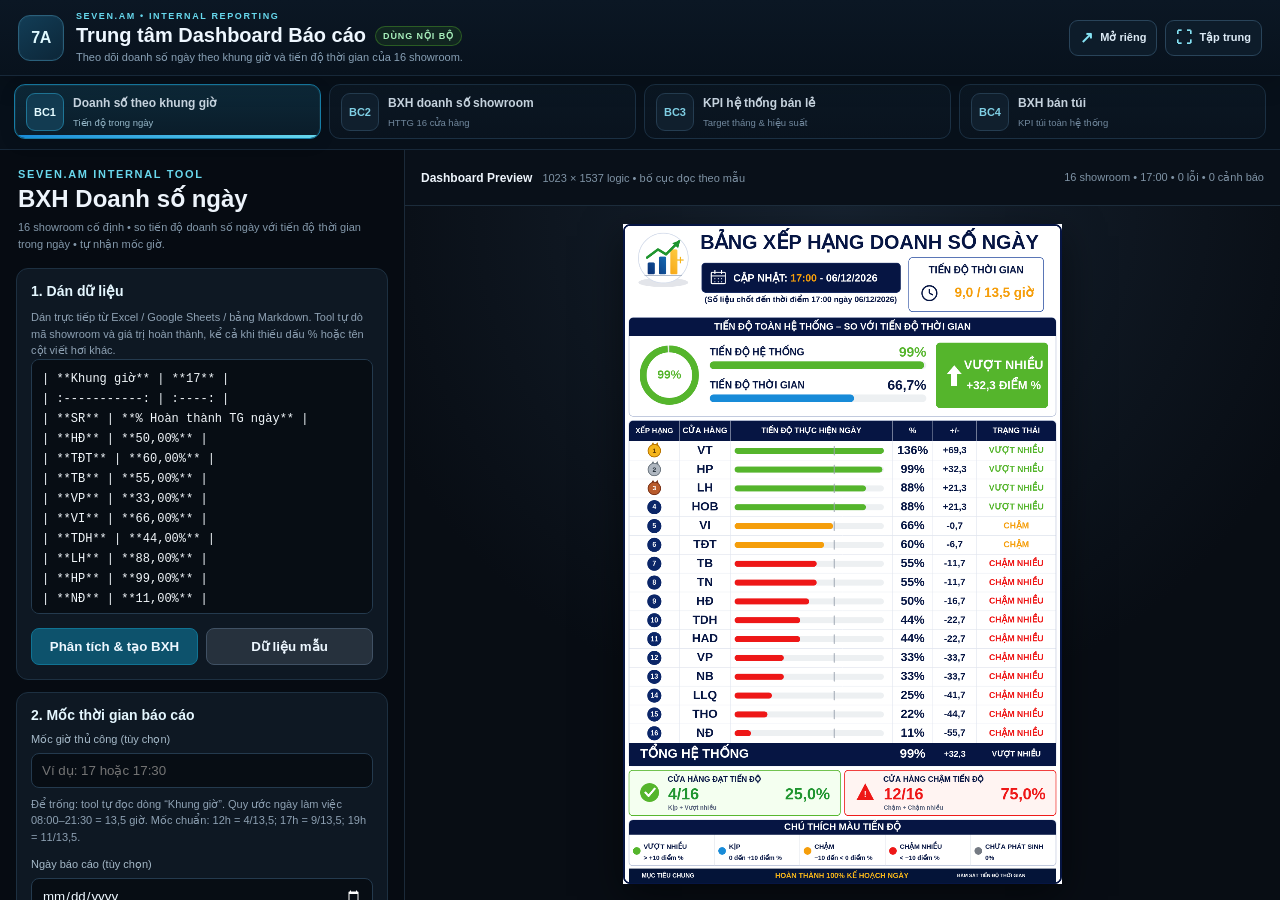
==== index.html @ c642a341 "Add files via upload" ====
<!doctype html>
<html lang="vi">
<head>
  <meta charset="utf-8">
  <meta name="viewport" content="width=device-width, initial-scale=1, viewport-fit=cover">
  <meta name="theme-color" content="#07111d">
  <meta name="robots" content="noindex,nofollow,noarchive">
  <meta name="description" content="Seven.AM Internal Reporting Hub – công cụ nội bộ tổng hợp 4 dashboard báo cáo bán lẻ và showroom.">
  <title>Seven.AM – Internal Reporting Hub</title>
  <link rel="stylesheet" href="hub.css?v=1.0.0">
</head>
<body>
  <div class="hub" id="hub">
    <header class="hub-header">
      <div class="identity">
        <div class="brand-mark" aria-hidden="true">7A</div>
        <div class="brand-copy">
          <div class="eyebrow">SEVEN.AM • INTERNAL REPORTING</div>
          <div class="title-row">
            <h1>Trung tâm Dashboard Báo cáo</h1>
            <span class="internal-badge">DÙNG NỘI BỘ</span>
          </div>
          <p id="moduleDescription">Theo dõi doanh số ngày theo khung giờ và tiến độ thời gian của 16 showroom.</p>
        </div>
      </div>
      <div class="header-actions">
        <button class="icon-btn" id="openStandalone" type="button" title="Mở báo cáo hiện tại ở tab riêng">
          <span aria-hidden="true">↗</span><span class="action-label">Mở riêng</span>
        </button>
        <button class="icon-btn" id="toggleFocus" type="button" title="Ẩn/hiện thanh điều hướng">
          <span aria-hidden="true">⛶</span><span class="action-label">Tập trung</span>
        </button>
      </div>
    </header>

    <nav class="tabs" aria-label="4 báo cáo nội bộ" role="tablist">
      <button class="tab active" type="button" role="tab" aria-selected="true" data-tab="bc1">
        <span class="tab-code">BC1</span>
        <span class="tab-main">Doanh số theo khung giờ</span>
        <span class="tab-sub">Tiến độ trong ngày</span>
      </button>
      <button class="tab" type="button" role="tab" aria-selected="false" data-tab="bc2">
        <span class="tab-code">BC2</span>
        <span class="tab-main">BXH doanh số showroom</span>
        <span class="tab-sub">HTTG 16 cửa hàng</span>
      </button>
      <button class="tab" type="button" role="tab" aria-selected="false" data-tab="bc3">
        <span class="tab-code">BC3</span>
        <span class="tab-main">KPI hệ thống bán lẻ</span>
        <span class="tab-sub">Target tháng & hiệu suất</span>
      </button>
      <button class="tab" type="button" role="tab" aria-selected="false" data-tab="bc4">
        <span class="tab-code">BC4</span>
        <span class="tab-main">BXH bán túi</span>
        <span class="tab-sub">KPI túi toàn hệ thống</span>
      </button>
    </nav>

    <main class="workspace">
      <div class="frame-shell">
        <iframe id="reportFrame" title="BC1 – Doanh số theo khung giờ" src="modules/bc1/index.html" loading="eager"></iframe>
        <div class="loading" id="loading" aria-live="polite"><span class="spinner"></span><span>Đang mở báo cáo…</span></div>
      </div>
    </main>
  </div>

  <button id="restoreNav" class="restore-nav" type="button" title="Hiện thanh điều hướng">☰ Báo cáo</button>
  <script src="hub.js?v=1.0.0"></script>
</body>
</html>
---- hub.css ----
:root{
  --bg:#050a10;
  --surface:#09131f;
  --surface-2:#0d1a28;
  --line:#1e3448;
  --line-soft:#172839;
  --text:#eef7ff;
  --muted:#88a0b5;
  --cyan:#67d9ee;
  --blue:#188bd8;
  --green:#55b52c;
  --orange:#f59e0b;
  --red:#ee1717;
  font-family:Arial,Helvetica,sans-serif;
}
*{box-sizing:border-box}
html,body{margin:0;width:100%;height:100%;background:var(--bg);color:var(--text)}
body{overflow:hidden}
button{font:inherit}
.hub{height:100dvh;display:grid;grid-template-rows:76px 74px minmax(0,1fr);background:#060c13}
.hub-header{display:flex;align-items:center;justify-content:space-between;gap:18px;padding:10px 18px;border-bottom:1px solid var(--line-soft);background:linear-gradient(180deg,#0b1724,#08121d);box-shadow:0 6px 24px rgba(0,0,0,.18);z-index:4}
.identity{min-width:0;display:flex;align-items:center;gap:12px}
.brand-mark{width:46px;height:46px;flex:0 0 46px;border-radius:12px;display:grid;place-items:center;background:linear-gradient(145deg,#123d56,#0c2638);border:1px solid #2a607b;color:#dff9ff;font-weight:700;font-size:16px;letter-spacing:-.03em;box-shadow:inset 0 0 0 1px rgba(255,255,255,.025)}
.brand-copy{min-width:0}.eyebrow{font-size:9px;font-weight:700;letter-spacing:.18em;color:var(--cyan);margin-bottom:3px}.title-row{display:flex;align-items:center;gap:9px;min-width:0}.title-row h1{margin:0;font-size:20px;line-height:1.15;white-space:nowrap;overflow:hidden;text-overflow:ellipsis}.internal-badge{flex:0 0 auto;font-size:9px;font-weight:700;letter-spacing:.1em;padding:4px 7px;border-radius:999px;color:#a8efbc;background:rgba(85,181,44,.11);border:1px solid rgba(85,181,44,.38)}
.brand-copy p{margin:4px 0 0;font-size:11px;color:var(--muted);white-space:nowrap;overflow:hidden;text-overflow:ellipsis;max-width:min(720px,62vw)}
.header-actions{display:flex;gap:8px;flex:0 0 auto}.icon-btn{height:36px;border-radius:9px;border:1px solid #29445a;background:#0d1c2a;color:#dceaf5;padding:0 10px;display:flex;align-items:center;gap:7px;cursor:pointer;font-weight:700;font-size:11px}.icon-btn:hover{background:#12263a;border-color:#3a617e}.icon-btn span:first-child{font-size:16px;color:#86e3f4}
.tabs{display:grid;grid-template-columns:repeat(4,minmax(0,1fr));gap:8px;padding:8px 14px 10px;background:#07101a;border-bottom:1px solid var(--line-soft);z-index:3}
.tab{position:relative;min-width:0;border:1px solid #1b3043;border-radius:11px;background:linear-gradient(180deg,#0b1723,#09131e);color:#c7d4df;padding:8px 11px;text-align:left;cursor:pointer;display:grid;grid-template-columns:auto minmax(0,1fr);grid-template-rows:auto auto;column-gap:9px;align-items:center;transition:.16s ease;overflow:hidden}
.tab:hover{border-color:#31536d;background:#0d1c2a}.tab.active{border-color:#167da6;background:linear-gradient(180deg,#0d2939,#0a1c29);box-shadow:inset 0 0 0 1px rgba(103,217,238,.08),0 4px 16px rgba(0,0,0,.12)}.tab.active:after{content:"";position:absolute;left:0;right:0;bottom:0;height:3px;background:linear-gradient(90deg,#188bd8,#67d9ee)}
.tab-code{grid-row:1/3;width:38px;height:38px;border-radius:9px;display:grid;place-items:center;background:#101f2d;border:1px solid #253d51;color:#7fcfe4;font-size:11px;font-weight:700}.tab.active .tab-code{background:#123b51;border-color:#1f7697;color:#e4fbff}.tab-main{min-width:0;font-size:12px;font-weight:700;white-space:nowrap;overflow:hidden;text-overflow:ellipsis}.tab-sub{min-width:0;font-size:9.5px;color:#71889d;white-space:nowrap;overflow:hidden;text-overflow:ellipsis;margin-top:2px}.tab.active .tab-sub{color:#95b7c8}
.workspace{min-height:0;background:#050a10}.frame-shell{position:relative;width:100%;height:100%;overflow:hidden}iframe{display:block;width:100%;height:100%;border:0;background:#070b12}.loading{position:absolute;inset:0;display:flex;align-items:center;justify-content:center;gap:10px;background:#07101a;color:#90a7b9;font-size:12px;opacity:0;visibility:hidden;transition:.15s;z-index:2}.loading.show{opacity:1;visibility:visible}.spinner{width:17px;height:17px;border:2px solid #24465d;border-top-color:#67d9ee;border-radius:50%;animation:spin .7s linear infinite}@keyframes spin{to{transform:rotate(360deg)}}
.restore-nav{position:fixed;top:10px;left:10px;z-index:30;display:none;border:1px solid #2b5068;background:#0b1b28;color:#e8f5fd;border-radius:9px;padding:8px 11px;font-size:11px;font-weight:700;cursor:pointer;box-shadow:0 8px 22px rgba(0,0,0,.28)}
body.focus-mode .hub{grid-template-rows:0 0 minmax(0,1fr)}body.focus-mode .hub-header,body.focus-mode .tabs{opacity:0;visibility:hidden;overflow:hidden;padding-top:0;padding-bottom:0;border:0}body.focus-mode .restore-nav{display:block}
@media(max-width:1000px){.hub{grid-template-rows:70px 68px minmax(0,1fr)}.hub-header{padding:8px 12px}.brand-mark{width:40px;height:40px;flex-basis:40px}.title-row h1{font-size:17px}.brand-copy p{max-width:54vw}.tabs{padding:7px 9px 8px;gap:6px}.tab{padding:7px 8px}.tab-code{width:34px;height:34px}.tab-main{font-size:11px}.tab-sub{font-size:9px}.action-label{display:none}.icon-btn{width:36px;justify-content:center;padding:0}}
@media(max-width:680px){.hub{grid-template-rows:64px 62px minmax(0,1fr)}.brand-copy p,.internal-badge{display:none}.title-row h1{font-size:15px}.eyebrow{font-size:8px}.brand-mark{width:36px;height:36px;flex-basis:36px;border-radius:9px}.tabs{overflow-x:auto;display:flex;scrollbar-width:none}.tabs::-webkit-scrollbar{display:none}.tab{flex:0 0 185px}.header-actions{gap:5px}.icon-btn{height:34px;width:34px}}
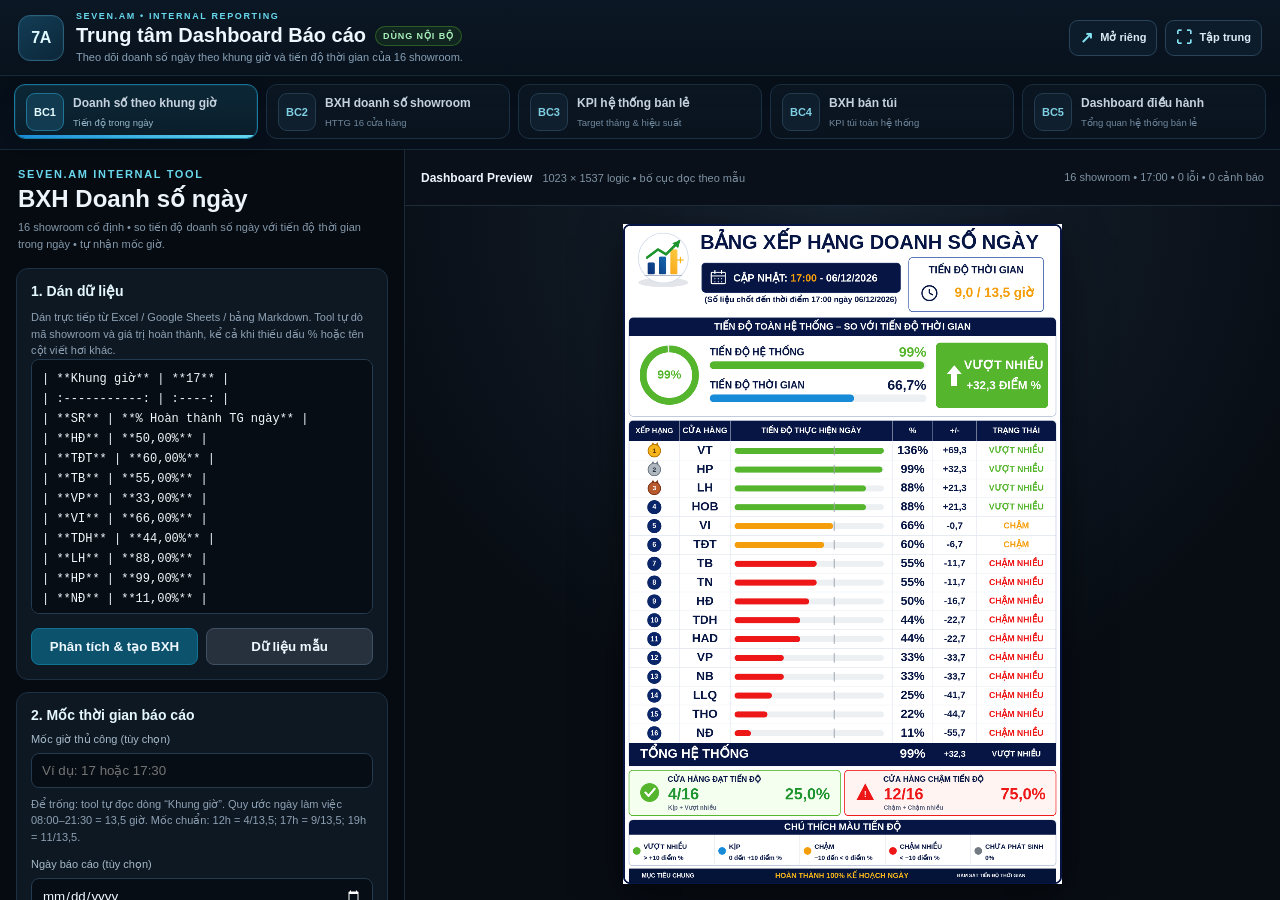
==== commit 33eddf93: "Add files via upload" ====
--- a/index.html
+++ b/index.html
@@ -5,9 +5,9 @@
   <meta name="viewport" content="width=device-width, initial-scale=1, viewport-fit=cover">
   <meta name="theme-color" content="#07111d">
   <meta name="robots" content="noindex,nofollow,noarchive">
-  <meta name="description" content="Seven.AM Internal Reporting Hub – công cụ nội bộ tổng hợp 4 dashboard báo cáo bán lẻ và showroom.">
+  <meta name="description" content="Seven.AM Internal Reporting Hub – công cụ nội bộ tổng hợp 5 dashboard báo cáo bán lẻ, showroom và điều hành hệ thống.">
   <title>Seven.AM – Internal Reporting Hub</title>
-  <link rel="stylesheet" href="hub.css?v=1.0.0">
+  <link rel="stylesheet" href="hub.css?v=1.1.0">
 </head>
 <body>
   <div class="hub" id="hub">
@@ -33,7 +33,7 @@
       </div>
     </header>
 
-    <nav class="tabs" aria-label="4 báo cáo nội bộ" role="tablist">
+    <nav class="tabs" aria-label="5 báo cáo nội bộ" role="tablist">
       <button class="tab active" type="button" role="tab" aria-selected="true" data-tab="bc1">
         <span class="tab-code">BC1</span>
         <span class="tab-main">Doanh số theo khung giờ</span>
@@ -54,6 +54,11 @@
         <span class="tab-main">BXH bán túi</span>
         <span class="tab-sub">KPI túi toàn hệ thống</span>
       </button>
+      <button class="tab" type="button" role="tab" aria-selected="false" data-tab="bc5">
+        <span class="tab-code">BC5</span>
+        <span class="tab-main">Dashboard điều hành</span>
+        <span class="tab-sub">Tổng quan hệ thống bán lẻ</span>
+      </button>
     </nav>
 
     <main class="workspace">
@@ -65,6 +70,6 @@
   </div>
 
   <button id="restoreNav" class="restore-nav" type="button" title="Hiện thanh điều hướng">☰ Báo cáo</button>
-  <script src="hub.js?v=1.0.0"></script>
+  <script src="hub.js?v=1.1.0"></script>
 </body>
 </html>
--- a/hub.css
+++ b/hub.css
@@ -24,12 +24,12 @@
 .brand-copy{min-width:0}.eyebrow{font-size:9px;font-weight:700;letter-spacing:.18em;color:var(--cyan);margin-bottom:3px}.title-row{display:flex;align-items:center;gap:9px;min-width:0}.title-row h1{margin:0;font-size:20px;line-height:1.15;white-space:nowrap;overflow:hidden;text-overflow:ellipsis}.internal-badge{flex:0 0 auto;font-size:9px;font-weight:700;letter-spacing:.1em;padding:4px 7px;border-radius:999px;color:#a8efbc;background:rgba(85,181,44,.11);border:1px solid rgba(85,181,44,.38)}
 .brand-copy p{margin:4px 0 0;font-size:11px;color:var(--muted);white-space:nowrap;overflow:hidden;text-overflow:ellipsis;max-width:min(720px,62vw)}
 .header-actions{display:flex;gap:8px;flex:0 0 auto}.icon-btn{height:36px;border-radius:9px;border:1px solid #29445a;background:#0d1c2a;color:#dceaf5;padding:0 10px;display:flex;align-items:center;gap:7px;cursor:pointer;font-weight:700;font-size:11px}.icon-btn:hover{background:#12263a;border-color:#3a617e}.icon-btn span:first-child{font-size:16px;color:#86e3f4}
-.tabs{display:grid;grid-template-columns:repeat(4,minmax(0,1fr));gap:8px;padding:8px 14px 10px;background:#07101a;border-bottom:1px solid var(--line-soft);z-index:3}
+.tabs{display:grid;grid-template-columns:repeat(5,minmax(0,1fr));gap:8px;padding:8px 14px 10px;background:#07101a;border-bottom:1px solid var(--line-soft);z-index:3}
 .tab{position:relative;min-width:0;border:1px solid #1b3043;border-radius:11px;background:linear-gradient(180deg,#0b1723,#09131e);color:#c7d4df;padding:8px 11px;text-align:left;cursor:pointer;display:grid;grid-template-columns:auto minmax(0,1fr);grid-template-rows:auto auto;column-gap:9px;align-items:center;transition:.16s ease;overflow:hidden}
 .tab:hover{border-color:#31536d;background:#0d1c2a}.tab.active{border-color:#167da6;background:linear-gradient(180deg,#0d2939,#0a1c29);box-shadow:inset 0 0 0 1px rgba(103,217,238,.08),0 4px 16px rgba(0,0,0,.12)}.tab.active:after{content:"";position:absolute;left:0;right:0;bottom:0;height:3px;background:linear-gradient(90deg,#188bd8,#67d9ee)}
 .tab-code{grid-row:1/3;width:38px;height:38px;border-radius:9px;display:grid;place-items:center;background:#101f2d;border:1px solid #253d51;color:#7fcfe4;font-size:11px;font-weight:700}.tab.active .tab-code{background:#123b51;border-color:#1f7697;color:#e4fbff}.tab-main{min-width:0;font-size:12px;font-weight:700;white-space:nowrap;overflow:hidden;text-overflow:ellipsis}.tab-sub{min-width:0;font-size:9.5px;color:#71889d;white-space:nowrap;overflow:hidden;text-overflow:ellipsis;margin-top:2px}.tab.active .tab-sub{color:#95b7c8}
 .workspace{min-height:0;background:#050a10}.frame-shell{position:relative;width:100%;height:100%;overflow:hidden}iframe{display:block;width:100%;height:100%;border:0;background:#070b12}.loading{position:absolute;inset:0;display:flex;align-items:center;justify-content:center;gap:10px;background:#07101a;color:#90a7b9;font-size:12px;opacity:0;visibility:hidden;transition:.15s;z-index:2}.loading.show{opacity:1;visibility:visible}.spinner{width:17px;height:17px;border:2px solid #24465d;border-top-color:#67d9ee;border-radius:50%;animation:spin .7s linear infinite}@keyframes spin{to{transform:rotate(360deg)}}
 .restore-nav{position:fixed;top:10px;left:10px;z-index:30;display:none;border:1px solid #2b5068;background:#0b1b28;color:#e8f5fd;border-radius:9px;padding:8px 11px;font-size:11px;font-weight:700;cursor:pointer;box-shadow:0 8px 22px rgba(0,0,0,.28)}
 body.focus-mode .hub{grid-template-rows:0 0 minmax(0,1fr)}body.focus-mode .hub-header,body.focus-mode .tabs{opacity:0;visibility:hidden;overflow:hidden;padding-top:0;padding-bottom:0;border:0}body.focus-mode .restore-nav{display:block}
-@media(max-width:1000px){.hub{grid-template-rows:70px 68px minmax(0,1fr)}.hub-header{padding:8px 12px}.brand-mark{width:40px;height:40px;flex-basis:40px}.title-row h1{font-size:17px}.brand-copy p{max-width:54vw}.tabs{padding:7px 9px 8px;gap:6px}.tab{padding:7px 8px}.tab-code{width:34px;height:34px}.tab-main{font-size:11px}.tab-sub{font-size:9px}.action-label{display:none}.icon-btn{width:36px;justify-content:center;padding:0}}
+@media(max-width:1000px){.hub{grid-template-rows:70px 68px minmax(0,1fr)}.hub-header{padding:8px 12px}.brand-mark{width:40px;height:40px;flex-basis:40px}.title-row h1{font-size:17px}.brand-copy p{max-width:54vw}.tabs{padding:7px 9px 8px;gap:6px;overflow-x:auto;display:flex;scrollbar-width:none}.tabs::-webkit-scrollbar{display:none}.tab{flex:1 0 180px;padding:7px 8px}.tab-code{width:34px;height:34px}.tab-main{font-size:11px}.tab-sub{font-size:9px}.action-label{display:none}.icon-btn{width:36px;justify-content:center;padding:0}}
 @media(max-width:680px){.hub{grid-template-rows:64px 62px minmax(0,1fr)}.brand-copy p,.internal-badge{display:none}.title-row h1{font-size:15px}.eyebrow{font-size:8px}.brand-mark{width:36px;height:36px;flex-basis:36px;border-radius:9px}.tabs{overflow-x:auto;display:flex;scrollbar-width:none}.tabs::-webkit-scrollbar{display:none}.tab{flex:0 0 185px}.header-actions{gap:5px}.icon-btn{height:34px;width:34px}}
